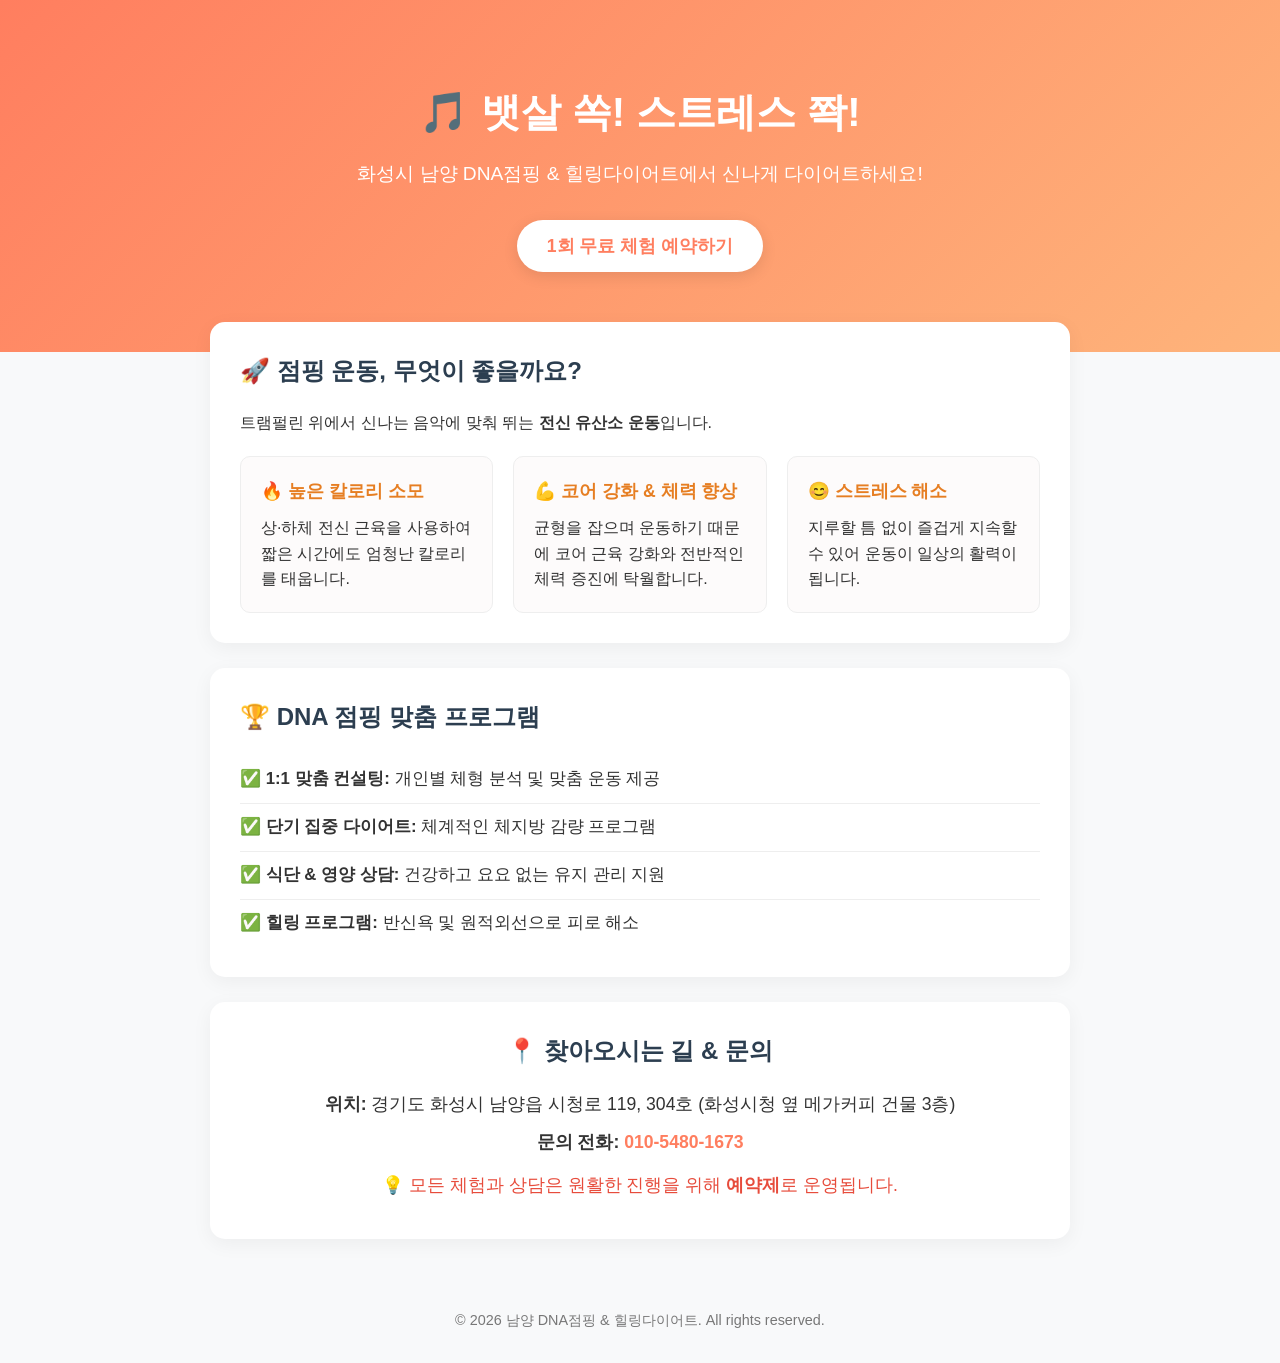
==== homepage/index.html @ 9269240d "웹페이지 소스코드 업로드" ====
<!DOCTYPE html>
<html lang="ko">
<head>
  <meta charset="UTF-8">
  <meta name="viewport" content="width=device-width, initial-scale=1.0">
  <title>남양 DNA점핑 & 힐링다이어트</title>
  <link rel="stylesheet" href="style.css">
</head>
<body>

  <!-- 상단 네비게이션 / 헤더 -->
  <header class="hero">
    <div class="hero-content">
      <h1>🎵 뱃살 쏙! 스트레스 쫙!</h1>
      <p class="subtitle">화성시 남양 DNA점핑 & 힐링다이어트에서 신나게 다이어트하세요!</p>
      <a href="tel:010-5480-1673" class="cta-btn">1회 무료 체험 예약하기</a>
    </div>
  </header>

  <!-- 메인 소개 섹션 -->
  <main class="container">
    
    <!-- 점핑 운동 소개 -->
    <section class="card">
      <h2>🚀 점핑 운동, 무엇이 좋을까요?</h2>
      <p>트램펄린 위에서 신나는 음악에 맞춰 뛰는 <strong>전신 유산소 운동</strong>입니다.</p>
      <div class="features-grid">
        <div class="feature-item">
          <h3>🔥 높은 칼로리 소모</h3>
          <p>상·하체 전신 근육을 사용하여 짧은 시간에도 엄청난 칼로리를 태웁니다.</p>
        </div>
        <div class="feature-item">
          <h3>💪 코어 강화 & 체력 향상</h3>
          <p>균형을 잡으며 운동하기 때문에 코어 근육 강화와 전반적인 체력 증진에 탁월합니다.</p>
        </div>
        <div class="feature-item">
          <h3>😊 스트레스 해소</h3>
          <p>지루할 틈 없이 즐겁게 지속할 수 있어 운동이 일상의 활력이 됩니다.</p>
        </div>
      </div>
    </section>

    <!-- 프로그램 안내 -->
    <section class="card bg-light">
      <h2>🏆 DNA 점핑 맞춤 프로그램</h2>
      <ul class="program-list">
        <li>✅ <strong>1:1 맞춤 컨설팅:</strong> 개인별 체형 분석 및 맞춤 운동 제공</li>
        <li>✅ <strong>단기 집중 다이어트:</strong> 체계적인 체지방 감량 프로그램</li>
        <li>✅ <strong>식단 & 영양 상담:</strong> 건강하고 요요 없는 유지 관리 지원</li>
        <li>✅ <strong>힐링 프로그램:</strong> 반신욕 및 원적외선으로 피로 해소</li>
      </ul>
    </section>

    <!-- 오시는 길 및 안내 -->
    <section class="card contact-card">
      <h2>📍 찾아오시는 길 & 문의</h2>
      <p><strong>위치:</strong> 경기도 화성시 남양읍 시청로 119, 304호 (화성시청 옆 메가커피 건물 3층)</p>
      <p><strong>문의 전화:</strong> <a href="tel:010-5480-1673">010-5480-1673</a></p>
      <p class="notice">💡 모든 체험과 상담은 원활한 진행을 위해 <strong>예약제</strong>로 운영됩니다.</p>
    </section>

  </main>

  <!-- 푸터 -->
  <footer>
    <p>&copy; 2026 남양 DNA점핑 & 힐링다이어트. All rights reserved.</p>
  </footer>

</body>
</html>
---- homepage/style.css ----
/* 기본 스타일 초기화 */
* {
  box-sizing: border-box;
  margin: 0;
  padding: 0;
}

body {
  font-family: 'Apple SD Gothic Neo', 'Malgun Gothic', sans-serif;
  line-height: 1.6;
  color: #333;
  background-color: #f8f9fa;
}

/* 상단 히어로 섹션 */
.hero {
  background: linear-gradient(135deg, #ff7e5f, #feb47b);
  color: white;
  text-align: center;
  padding: 80px 20px;
}

.hero h1 {
  font-size: 2.5rem;
  margin-bottom: 15px;
}

.subtitle {
  font-size: 1.2rem;
  margin-bottom: 30px;
}

.cta-btn {
  display: inline-block;
  background-color: white;
  color: #ff7e5f;
  padding: 12px 30px;
  font-size: 1.1rem;
  font-weight: bold;
  border-radius: 30px;
  text-decoration: none;
  box-shadow: 0 4px 15px rgba(0,0,0,0.1);
  transition: transform 0.2s;
}

.cta-btn:hover {
  transform: translateY(-2px);
}

/* 메인 레이아웃 컨테이너 */
.container {
  max-width: 900px;
  margin: -30px auto 40px auto;
  padding: 0 20px;
}

/* 카드 박스 디자인 */
.card {
  background: white;
  padding: 30px;
  border-radius: 15px;
  box-shadow: 0 5px 20px rgba(0,0,0,0.05);
  margin-bottom: 25px;
}

.card h2 {
  color: #2c3e50;
  margin-bottom: 20px;
  font-size: 1.5rem;
}

/* 특징 그리드 레이아웃 */
.features-grid {
  display: grid;
  grid-template-columns: repeat(auto-fit, minmax(240px, 1fr));
  gap: 20px;
  margin-top: 20px;
}

.feature-item {
  background: #fdfbfb;
  border: 1px solid #eee;
  padding: 20px;
  border-radius: 10px;
}

.feature-item h3 {
  font-size: 1.1rem;
  color: #e67e22;
  margin-bottom: 10px;
}

/* 프로그램 목록 */
.program-list {
  list-style: none;
}

.program-list li {
  padding: 10px 0;
  border-bottom: 1px solid #eee;
  font-size: 1.05rem;
}

.program-list li:last-child {
  border-bottom: none;
}

/* 연락처 카드 */
.contact-card {
  text-align: center;
}

.contact-card p {
  margin: 10px 0;
  font-size: 1.1rem;
}

.contact-card a {
  color: #ff7e5f;
  font-weight: bold;
  text-decoration: none;
}

.notice {
  color: #e74c3c;
  font-size: 0.95rem;
  margin-top: 15px !important;
}

/* 푸터 */
footer {
  text-align: center;
  padding: 30px;
  color: #777;
  font-size: 0.9rem;
}
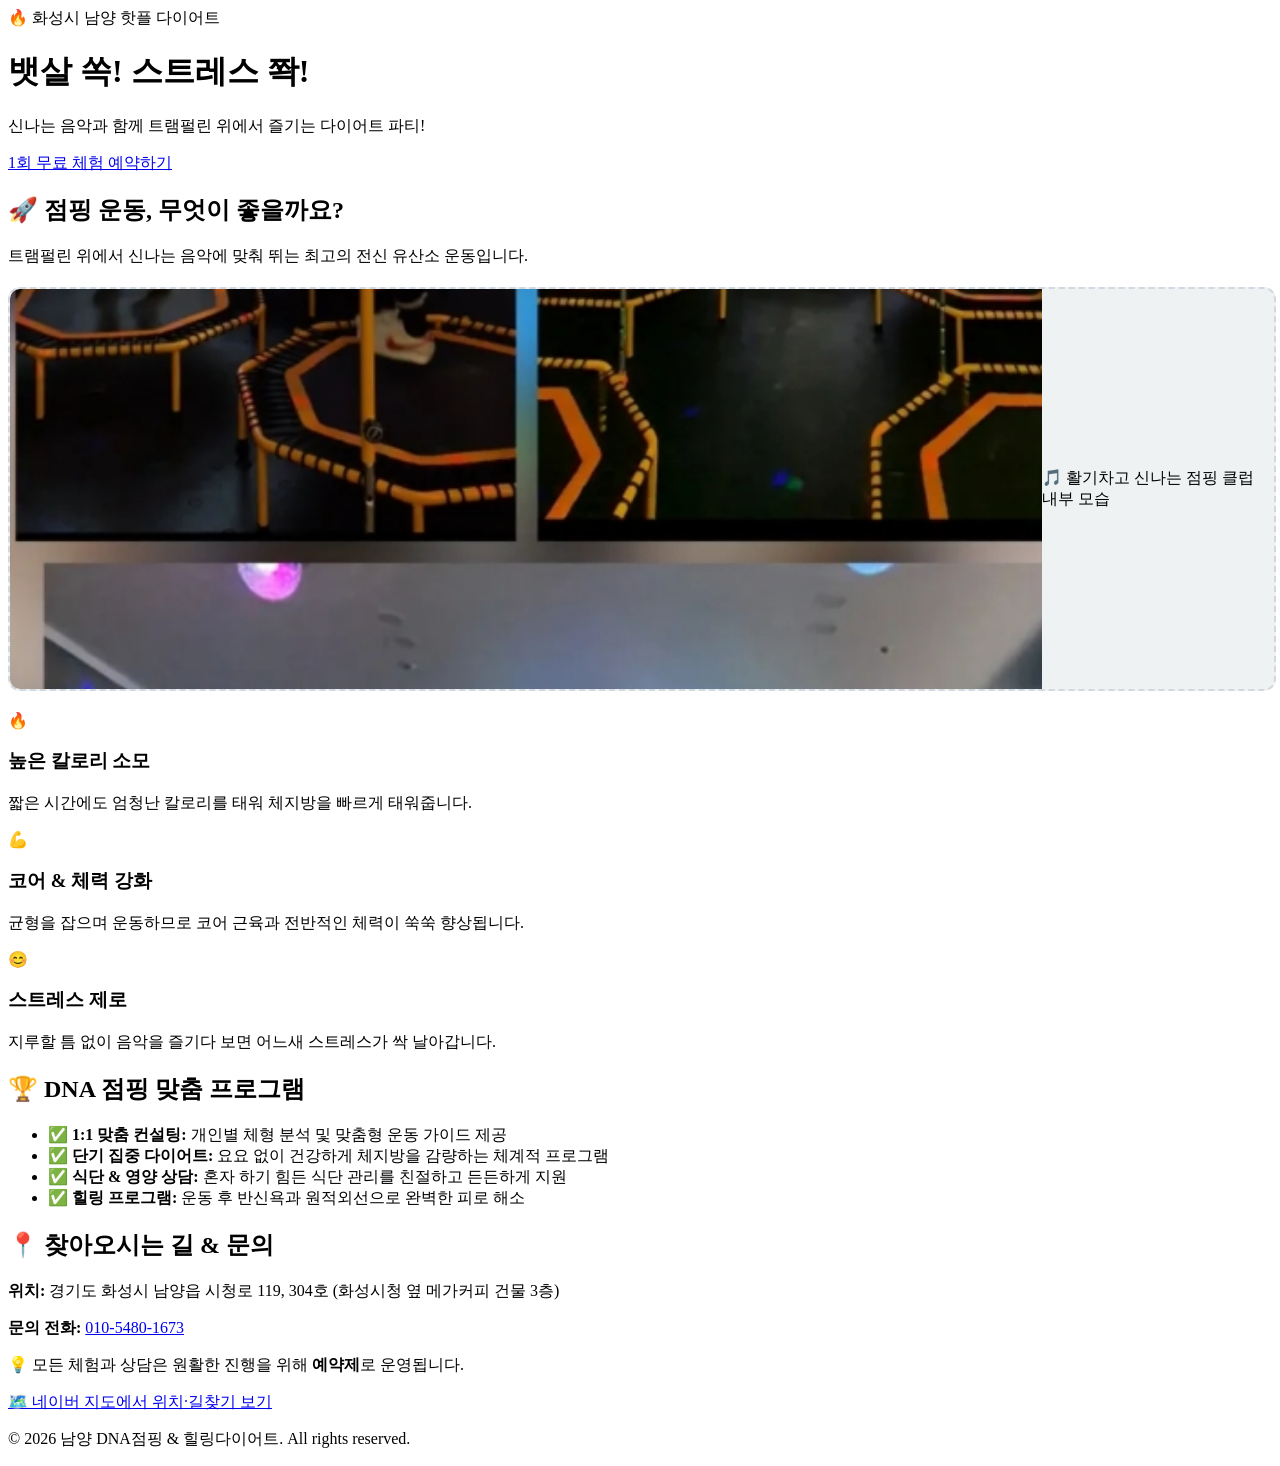
==== commit c23ec606: "Enhance homepage content and layout with updated hero section, improved descriptions, and new image " ====
--- a/homepage/index.html
+++ b/homepage/index.html
@@ -8,34 +8,49 @@
 </head>
 <body>
 
-  <!-- 상단 네비게이션 / 헤더 -->
+  <!-- 상단 히어로 섹션 -->
   <header class="hero">
     <div class="hero-content">
-      <h1>🎵 뱃살 쏙! 스트레스 쫙!</h1>
-      <p class="subtitle">화성시 남양 DNA점핑 & 힐링다이어트에서 신나게 다이어트하세요!</p>
+      <span class="badge">🔥 화성시 남양 핫플 다이어트</span>
+      <h1>뱃살 쏙! 스트레스 쫙!</h1>
+      <p class="subtitle">신나는 음악과 함께 트램펄린 위에서 즐기는 다이어트 파티!</p>
       <a href="tel:010-5480-1673" class="cta-btn">1회 무료 체험 예약하기</a>
     </div>
   </header>
 
-  <!-- 메인 소개 섹션 -->
+  <!-- 메인 컨텐츠 영역 -->
   <main class="container">
     
     <!-- 점핑 운동 소개 -->
     <section class="card">
-      <h2>🚀 점핑 운동, 무엇이 좋을까요?</h2>
-      <p>트램펄린 위에서 신나는 음악에 맞춰 뛰는 <strong>전신 유산소 운동</strong>입니다.</p>
+      <div class="card-header-flex">
+        <div>
+          <h2>🚀 점핑 운동, 무엇이 좋을까요?</h2>
+          <p class="section-desc">트램펄린 위에서 신나는 음악에 맞춰 뛰는 최고의 전신 유산소 운동입니다.</p>
+        </div>
+      </div>
+      
+      <!-- 운동 소개 사진 영역 -->
+      <div class="image-box">
+        <img src="images/jumping.jpg" alt="점핑 운동 분위기" onerror="this.style.display='none'">
+        <p class="img-placeholder-text">🎵 활기차고 신나는 점핑 클럽 내부 모습</p>
+      </div>
+
       <div class="features-grid">
         <div class="feature-item">
-          <h3>🔥 높은 칼로리 소모</h3>
-          <p>상·하체 전신 근육을 사용하여 짧은 시간에도 엄청난 칼로리를 태웁니다.</p>
+          <div class="icon">🔥</div>
+          <h3>높은 칼로리 소모</h3>
+          <p>짧은 시간에도 엄청난 칼로리를 태워 체지방을 빠르게 태워줍니다.</p>
         </div>
         <div class="feature-item">
-          <h3>💪 코어 강화 & 체력 향상</h3>
-          <p>균형을 잡으며 운동하기 때문에 코어 근육 강화와 전반적인 체력 증진에 탁월합니다.</p>
+          <div class="icon">💪</div>
+          <h3>코어 & 체력 강화</h3>
+          <p>균형을 잡으며 운동하므로 코어 근육과 전반적인 체력이 쑥쑥 향상됩니다.</p>
         </div>
         <div class="feature-item">
-          <h3>😊 스트레스 해소</h3>
-          <p>지루할 틈 없이 즐겁게 지속할 수 있어 운동이 일상의 활력이 됩니다.</p>
+          <div class="icon">😊</div>
+          <h3>스트레스 제로</h3>
+          <p>지루할 틈 없이 음악을 즐기다 보면 어느새 스트레스가 싹 날아갑니다.</p>
         </div>
       </div>
     </section>
@@ -44,19 +59,28 @@
     <section class="card bg-light">
       <h2>🏆 DNA 점핑 맞춤 프로그램</h2>
       <ul class="program-list">
-        <li>✅ <strong>1:1 맞춤 컨설팅:</strong> 개인별 체형 분석 및 맞춤 운동 제공</li>
-        <li>✅ <strong>단기 집중 다이어트:</strong> 체계적인 체지방 감량 프로그램</li>
-        <li>✅ <strong>식단 & 영양 상담:</strong> 건강하고 요요 없는 유지 관리 지원</li>
-        <li>✅ <strong>힐링 프로그램:</strong> 반신욕 및 원적외선으로 피로 해소</li>
+        <li><span>✅</span> <strong>1:1 맞춤 컨설팅:</strong> 개인별 체형 분석 및 맞춤형 운동 가이드 제공</li>
+        <li><span>✅</span> <strong>단기 집중 다이어트:</strong> 요요 없이 건강하게 체지방을 감량하는 체계적 프로그램</li>
+        <li><span>✅</span> <strong>식단 & 영양 상담:</strong> 혼자 하기 힘든 식단 관리를 친절하고 든든하게 지원</li>
+        <li><span>✅</span> <strong>힐링 프로그램:</strong> 운동 후 반신욕과 원적외선으로 완벽한 피로 해소</li>
       </ul>
     </section>
 
     <!-- 오시는 길 및 안내 -->
     <section class="card contact-card">
       <h2>📍 찾아오시는 길 & 문의</h2>
-      <p><strong>위치:</strong> 경기도 화성시 남양읍 시청로 119, 304호 (화성시청 옆 메가커피 건물 3층)</p>
-      <p><strong>문의 전화:</strong> <a href="tel:010-5480-1673">010-5480-1673</a></p>
-      <p class="notice">💡 모든 체험과 상담은 원활한 진행을 위해 <strong>예약제</strong>로 운영됩니다.</p>
+      <div class="info-box">
+        <p><strong>위치:</strong> 경기도 화성시 남양읍 시청로 119, 304호 (화성시청 옆 메가커피 건물 3층)</p>
+        <p><strong>문의 전화:</strong> <a href="tel:010-5480-1673" class="phone-link">010-5480-1673</a></p>
+        <p class="notice">💡 모든 체험과 상담은 원활한 진행을 위해 <strong>예약제</strong>로 운영됩니다.</p>
+      </div>
+
+      <!-- 네이버 지도 바로가기 버튼 (수정된 링크 적용) -->
+      <div class="map-btn-area">
+        <a href="https://naver.me/qeb8gxz5" target="_blank" class="naver-map-btn">
+          🗺️ 네이버 지도에서 위치·길찾기 보기
+        </a>
+      </div>
     </section>
 
   </main>
--- a/homepage/style.css
+++ b/homepage/style.css
@@ -1,136 +1,20 @@
-/* 기본 스타일 초기화 */
-* {
-  box-sizing: border-box;
-  margin: 0;
-  padding: 0;
+/* 이미지 박스 디자인 수정 */
+.image-box {
+  width: 100%;
+  max-height: 400px; /* PC에서 너무 길어지지 않게 최대 높이 지정 */
+  background: #eef2f3;
+  border-radius: 12px;
+  margin: 20px 0;
+  overflow: hidden;
+  display: flex;
+  align-items: center;
+  justify-content: center;
+  border: 2px dashed #d1d8e0;
 }
 
-body {
-  font-family: 'Apple SD Gothic Neo', 'Malgun Gothic', sans-serif;
-  line-height: 1.6;
-  color: #333;
-  background-color: #f8f9fa;
-}
-
-/* 상단 히어로 섹션 */
-.hero {
-  background: linear-gradient(135deg, #ff7e5f, #feb47b);
-  color: white;
-  text-align: center;
-  padding: 80px 20px;
-}
-
-.hero h1 {
-  font-size: 2.5rem;
-  margin-bottom: 15px;
-}
-
-.subtitle {
-  font-size: 1.2rem;
-  margin-bottom: 30px;
-}
-
-.cta-btn {
-  display: inline-block;
-  background-color: white;
-  color: #ff7e5f;
-  padding: 12px 30px;
-  font-size: 1.1rem;
-  font-weight: bold;
-  border-radius: 30px;
-  text-decoration: none;
-  box-shadow: 0 4px 15px rgba(0,0,0,0.1);
-  transition: transform 0.2s;
-}
-
-.cta-btn:hover {
-  transform: translateY(-2px);
-}
-
-/* 메인 레이아웃 컨테이너 */
-.container {
-  max-width: 900px;
-  margin: -30px auto 40px auto;
-  padding: 0 20px;
-}
-
-/* 카드 박스 디자인 */
-.card {
-  background: white;
-  padding: 30px;
-  border-radius: 15px;
-  box-shadow: 0 5px 20px rgba(0,0,0,0.05);
-  margin-bottom: 25px;
-}
-
-.card h2 {
-  color: #2c3e50;
-  margin-bottom: 20px;
-  font-size: 1.5rem;
-}
-
-/* 특징 그리드 레이아웃 */
-.features-grid {
-  display: grid;
-  grid-template-columns: repeat(auto-fit, minmax(240px, 1fr));
-  gap: 20px;
-  margin-top: 20px;
-}
-
-.feature-item {
-  background: #fdfbfb;
-  border: 1px solid #eee;
-  padding: 20px;
-  border-radius: 10px;
-}
-
-.feature-item h3 {
-  font-size: 1.1rem;
-  color: #e67e22;
-  margin-bottom: 10px;
-}
-
-/* 프로그램 목록 */
-.program-list {
-  list-style: none;
-}
-
-.program-list li {
-  padding: 10px 0;
-  border-bottom: 1px solid #eee;
-  font-size: 1.05rem;
-}
-
-.program-list li:last-child {
-  border-bottom: none;
-}
-
-/* 연락처 카드 */
-.contact-card {
-  text-align: center;
-}
-
-.contact-card p {
-  margin: 10px 0;
-  font-size: 1.1rem;
-}
-
-.contact-card a {
-  color: #ff7e5f;
-  font-weight: bold;
-  text-decoration: none;
-}
-
-.notice {
-  color: #e74c3c;
-  font-size: 0.95rem;
-  margin-top: 15px !important;
-}
-
-/* 푸터 */
-footer {
-  text-align: center;
-  padding: 30px;
-  color: #777;
-  font-size: 0.9rem;
+.image-box img {
+  width: 100%;
+  height: auto; /* 비율을 유지하면서 자동으로 크기 조절 */
+  display: block;
+  object-fit: contain; /* 사진이 짤리지 않고 전체가 다 보이도록 설정 */
 }
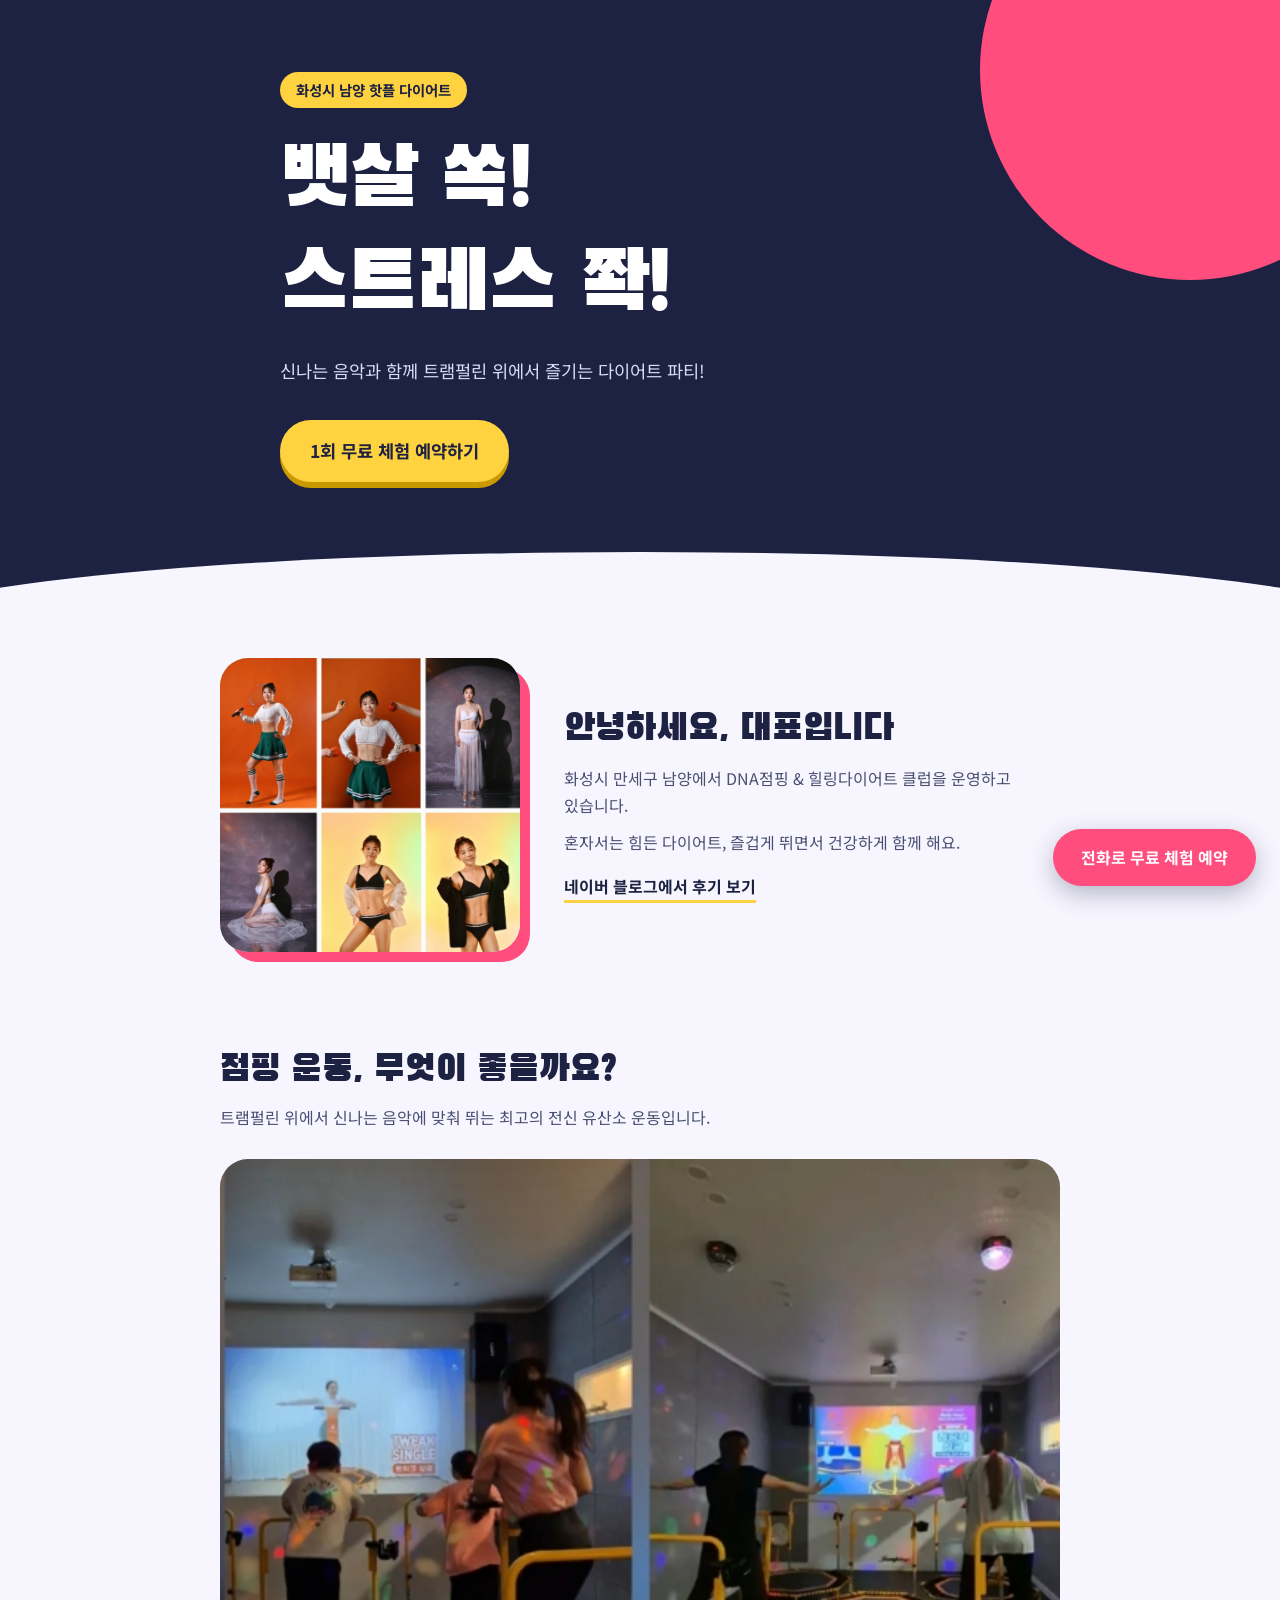
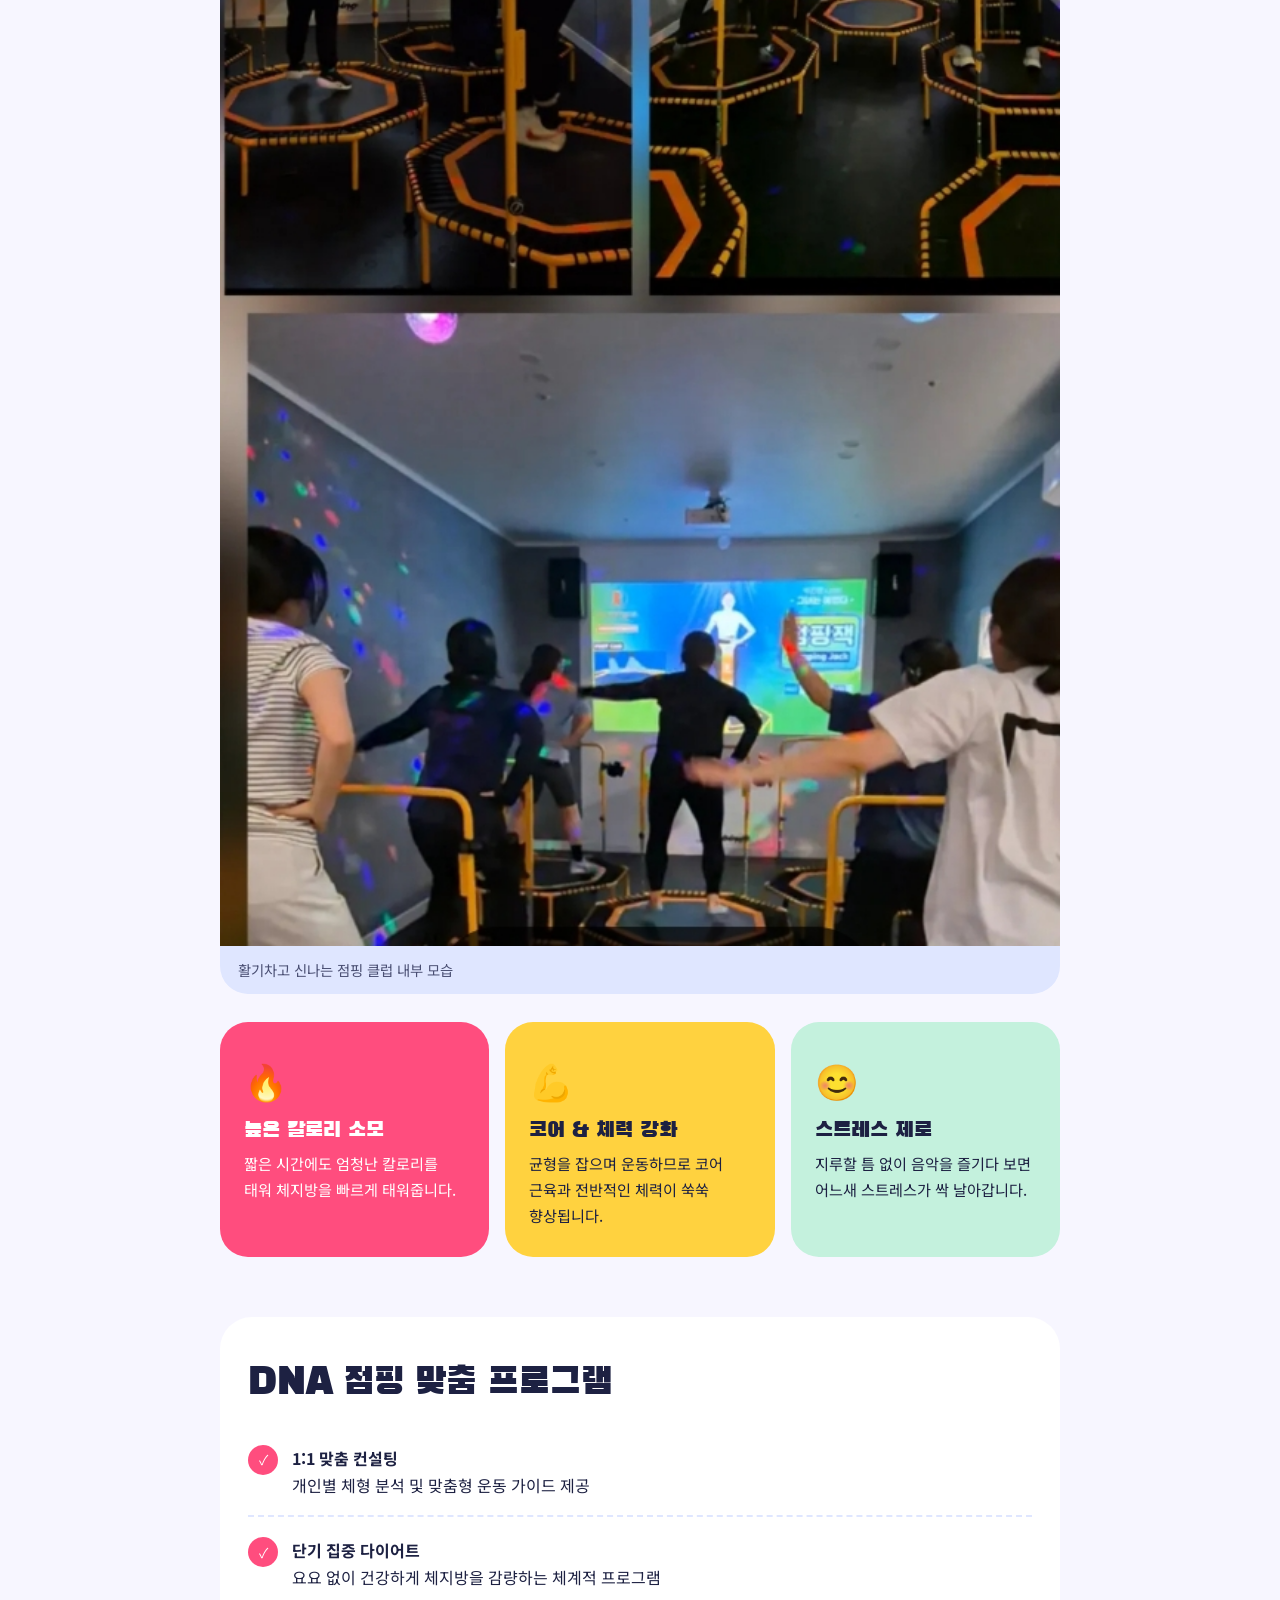
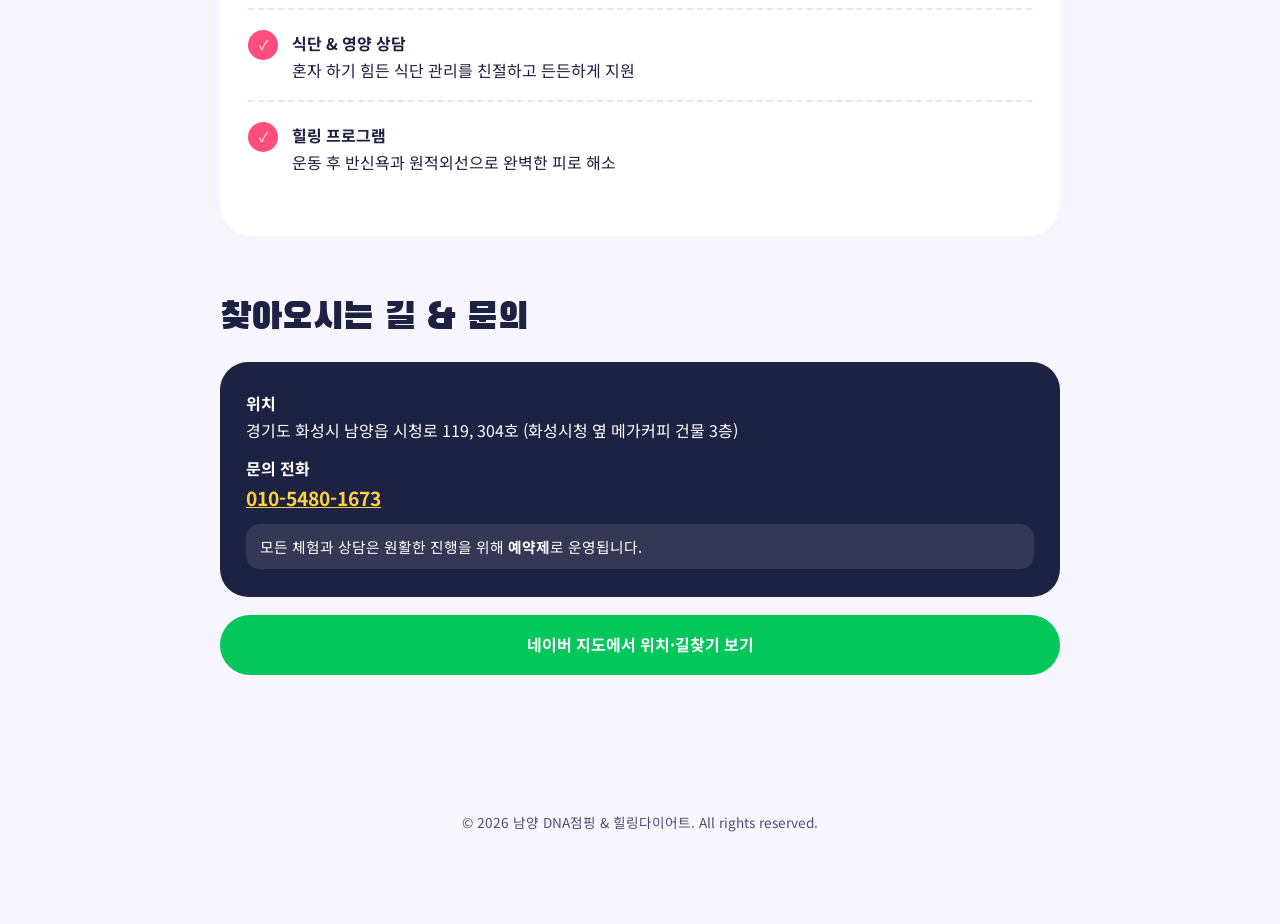
==== commit 871c579b: "Add new images and enhance homepage layout with updated sections and styles" ====
--- a/homepage/index.html
+++ b/homepage/index.html
@@ -8,32 +8,36 @@
 </head>
 <body>
 
-  <!-- 상단 히어로 섹션 -->
   <header class="hero">
     <div class="hero-content">
-      <span class="badge">🔥 화성시 남양 핫플 다이어트</span>
-      <h1>뱃살 쏙! 스트레스 쫙!</h1>
+      <span class="badge">화성시 남양 핫플 다이어트</span>
+      <h1>뱃살 쏙!<br>스트레스 쫙!</h1>
       <p class="subtitle">신나는 음악과 함께 트램펄린 위에서 즐기는 다이어트 파티!</p>
       <a href="tel:010-5480-1673" class="cta-btn">1회 무료 체험 예약하기</a>
     </div>
   </header>
 
-  <!-- 메인 컨텐츠 영역 -->
   <main class="container">
-    
-    <!-- 점핑 운동 소개 -->
+
+    <section class="card owner">
+      <div class="owner-photo">
+        <img src="images/jumping2.jpg" alt="DNA점핑 & 힐링다이어트 대표" onerror="this.parentElement.style.display='none'">
+      </div>
+      <div class="owner-text">
+        <h2>안녕하세요, 대표입니다</h2>
+        <p>화성시 만세구 남양에서 DNA점핑 & 힐링다이어트 클럽을 운영하고 있습니다.</p>
+        <p>혼자서는 힘든 다이어트, 즐겁게 뛰면서 건강하게 함께 해요.</p>
+        <a href="https://blog.naver.com/cycygygy" target="_blank" rel="noopener" class="blog-link">네이버 블로그에서 후기 보기</a>
+      </div>
+    </section>
+
     <section class="card">
-      <div class="card-header-flex">
-        <div>
-          <h2>🚀 점핑 운동, 무엇이 좋을까요?</h2>
-          <p class="section-desc">트램펄린 위에서 신나는 음악에 맞춰 뛰는 최고의 전신 유산소 운동입니다.</p>
-        </div>
-      </div>
-      
-      <!-- 운동 소개 사진 영역 -->
+      <h2>점핑 운동, 무엇이 좋을까요?</h2>
+      <p class="section-desc">트램펄린 위에서 신나는 음악에 맞춰 뛰는 최고의 전신 유산소 운동입니다.</p>
+
       <div class="image-box">
-        <img src="images/jumping.jpg" alt="점핑 운동 분위기" onerror="this.style.display='none'">
-        <p class="img-placeholder-text">🎵 활기차고 신나는 점핑 클럽 내부 모습</p>
+        <img src="images/jumping.jpg" alt="점핑 운동 분위기" onerror="this.parentElement.style.display='none'">
+        <p class="img-placeholder-text">활기차고 신나는 점핑 클럽 내부 모습</p>
       </div>
 
       <div class="features-grid">
@@ -55,40 +59,37 @@
       </div>
     </section>
 
-    <!-- 프로그램 안내 -->
     <section class="card bg-light">
-      <h2>🏆 DNA 점핑 맞춤 프로그램</h2>
+      <h2>DNA 점핑 맞춤 프로그램</h2>
       <ul class="program-list">
-        <li><span>✅</span> <strong>1:1 맞춤 컨설팅:</strong> 개인별 체형 분석 및 맞춤형 운동 가이드 제공</li>
-        <li><span>✅</span> <strong>단기 집중 다이어트:</strong> 요요 없이 건강하게 체지방을 감량하는 체계적 프로그램</li>
-        <li><span>✅</span> <strong>식단 & 영양 상담:</strong> 혼자 하기 힘든 식단 관리를 친절하고 든든하게 지원</li>
-        <li><span>✅</span> <strong>힐링 프로그램:</strong> 운동 후 반신욕과 원적외선으로 완벽한 피로 해소</li>
+        <li><span>✓</span> <div><strong>1:1 맞춤 컨설팅</strong><br>개인별 체형 분석 및 맞춤형 운동 가이드 제공</div></li>
+        <li><span>✓</span> <div><strong>단기 집중 다이어트</strong><br>요요 없이 건강하게 체지방을 감량하는 체계적 프로그램</div></li>
+        <li><span>✓</span> <div><strong>식단 & 영양 상담</strong><br>혼자 하기 힘든 식단 관리를 친절하고 든든하게 지원</div></li>
+        <li><span>✓</span> <div><strong>힐링 프로그램</strong><br>운동 후 반신욕과 원적외선으로 완벽한 피로 해소</div></li>
       </ul>
     </section>
 
-    <!-- 오시는 길 및 안내 -->
     <section class="card contact-card">
-      <h2>📍 찾아오시는 길 & 문의</h2>
+      <h2>찾아오시는 길 & 문의</h2>
       <div class="info-box">
-        <p><strong>위치:</strong> 경기도 화성시 남양읍 시청로 119, 304호 (화성시청 옆 메가커피 건물 3층)</p>
-        <p><strong>문의 전화:</strong> <a href="tel:010-5480-1673" class="phone-link">010-5480-1673</a></p>
-        <p class="notice">💡 모든 체험과 상담은 원활한 진행을 위해 <strong>예약제</strong>로 운영됩니다.</p>
+        <p><strong>위치</strong><br>경기도 화성시 남양읍 시청로 119, 304호 (화성시청 옆 메가커피 건물 3층)</p>
+        <p><strong>문의 전화</strong><br><a href="tel:010-5480-1673" class="phone-link">010-5480-1673</a></p>
+        <p class="notice">모든 체험과 상담은 원활한 진행을 위해 <strong>예약제</strong>로 운영됩니다.</p>
       </div>
-
-      <!-- 네이버 지도 바로가기 버튼 (수정된 링크 적용) -->
       <div class="map-btn-area">
-        <a href="https://naver.me/qeb8gxz5" target="_blank" class="naver-map-btn">
-          🗺️ 네이버 지도에서 위치·길찾기 보기
+        <a href="https://map.naver.com/p/search/%EB%82%A8%EC%96%91DNA%EC%A0%90%ED%95%91" target="_blank" rel="noopener" class="naver-map-btn">
+          네이버 지도에서 위치·길찾기 보기
         </a>
       </div>
     </section>
 
   </main>
 
-  <!-- 푸터 -->
   <footer>
     <p>&copy; 2026 남양 DNA점핑 & 힐링다이어트. All rights reserved.</p>
   </footer>
 
+  <a href="tel:010-5480-1673" class="call-fab">전화로 무료 체험 예약</a>
+
 </body>
 </html>
--- a/homepage/style.css
+++ b/homepage/style.css
@@ -1,20 +1,199 @@
-/* 이미지 박스 디자인 수정 */
-.image-box {
-  width: 100%;
-  max-height: 400px; /* PC에서 너무 길어지지 않게 최대 높이 지정 */
-  background: #eef2f3;
-  border-radius: 12px;
-  margin: 20px 0;
-  overflow: hidden;
-  display: flex;
-  align-items: center;
-  justify-content: center;
-  border: 2px dashed #d1d8e0;
+@import url('https://fonts.googleapis.com/css2?family=Black+Han+Sans&family=Noto+Sans+KR:wght@400;500;700&display=swap');
+
+:root {
+  --ink: #1d2142;
+  --ink-soft: #4a4f73;
+  --pink: #ff4d7e;
+  --sun: #ffd23f;
+  --mint: #c4f1dd;
+  --sky: #dfe6ff;
+  --paper: #f7f6ff;
+  --white: #ffffff;
 }
 
-.image-box img {
-  width: 100%;
-  height: auto; /* 비율을 유지하면서 자동으로 크기 조절 */
+* { box-sizing: border-box; margin: 0; padding: 0; }
+html { scroll-behavior: smooth; }
+
+body {
+  font-family: 'Noto Sans KR', sans-serif;
+  color: var(--ink);
+  background: var(--paper);
+  line-height: 1.7;
+  word-break: keep-all;
+  padding-bottom: env(safe-area-inset-bottom, 0);
+}
+
+a { color: inherit; }
+a:focus-visible { outline: 3px solid var(--sun); outline-offset: 3px; }
+
+h1, h2, h3 { font-family: 'Black Han Sans', 'Noto Sans KR', sans-serif; font-weight: 400; line-height: 1.25; }
+
+/* ---------- 히어로 ---------- */
+.hero {
+  position: relative;
+  overflow: hidden;
+  background: var(--ink);
+  color: var(--white);
+  padding: 72px 24px 140px;
+}
+.hero::before {            /* 핑크 해 */
+  content: "";
+  position: absolute;
+  width: 420px; height: 420px;
+  right: -120px; top: -140px;
+  border-radius: 50%;
+  background: var(--pink);
+}
+.hero::after {             /* 하단 곡선: 트램펄린 매트 */
+  content: "";
+  position: absolute;
+  left: -10%; right: -10%; bottom: -90px;
+  height: 160px;
+  border-radius: 50%;
+  background: var(--paper);
+}
+.hero-content { position: relative; z-index: 1; max-width: 720px; margin: 0 auto; }
+
+.badge {
+  display: inline-block;
+  background: var(--sun);
+  color: var(--ink);
+  font-weight: 700;
+  font-size: 0.9rem;
+  padding: 6px 16px;
+  border-radius: 999px;
+  margin-bottom: 22px;
+}
+.hero h1 {
+  font-size: clamp(2.8rem, 11vw, 5.2rem);
+  letter-spacing: -0.02em;
+  margin-bottom: 18px;
+}
+.subtitle {
+  font-size: 1.1rem;
+  max-width: 28em;
+  color: #d9dcf5;
+  margin-bottom: 34px;
+}
+.cta-btn {
+  display: inline-block;
+  background: var(--sun);
+  color: var(--ink);
+  font-weight: 700;
+  font-size: 1.1rem;
+  text-decoration: none;
+  padding: 16px 30px;
+  border-radius: 999px;
+  box-shadow: 0 6px 0 #c99a00;
+  transition: transform .15s, box-shadow .15s;
+}
+.cta-btn:hover { transform: translateY(3px); box-shadow: 0 3px 0 #c99a00; }
+.cta-btn:active { transform: translateY(6px); box-shadow: 0 0 0 #c99a00; }
+
+/* ---------- 본문 공통 ---------- */
+.container { max-width: 880px; margin: 0 auto; padding: 0 20px 60px; }
+.card { padding: 48px 0; }
+.card h2 { font-size: clamp(1.7rem, 6vw, 2.3rem); margin-bottom: 10px; }
+.section-desc { color: var(--ink-soft); max-width: 32em; margin-bottom: 28px; }
+
+/* 사진 */
+.image-box {
+  border-radius: 28px;
+  overflow: hidden;
+  background: var(--sky);
+  margin-bottom: 28px;
+  min-height: 120px;
+}
+.image-box img { display: block; width: 100%; height: auto; }
+.img-placeholder-text { padding: 12px 18px; font-size: .9rem; color: var(--ink-soft); }
+
+/* 대표 인사 */
+.owner { display: grid; gap: 24px; align-items: center; grid-template-columns: 1fr; padding-top: 36px; }
+.owner-photo { border-radius: 28px; overflow: hidden; background: var(--sky); box-shadow: 10px 10px 0 var(--pink); max-width: 340px; margin: 0 auto 10px; }
+.owner-photo img { display: block; width: 100%; height: auto; }
+.owner-text h2 { margin-bottom: 12px; }
+.owner-text p { color: var(--ink-soft); }
+.owner-text p + p { margin-top: 10px; }
+.blog-link { display: inline-block; margin-top: 16px; font-weight: 700; color: var(--ink); border-bottom: 3px solid var(--sun); text-decoration: none; }
+@media (min-width: 720px) { .owner { grid-template-columns: 300px 1fr; gap: 44px; } .owner-photo { margin: 0; } }
+
+/* 장점 3개: 색을 달리해 리듬감 */
+.features-grid { display: grid; gap: 16px; grid-template-columns: repeat(auto-fit, minmax(240px, 1fr)); }
+.feature-item { padding: 28px 24px; border-radius: 28px; }
+.feature-item:nth-child(1) { background: var(--pink); color: var(--white); }
+.feature-item:nth-child(2) { background: var(--sun); }
+.feature-item:nth-child(3) { background: var(--mint); }
+.feature-item .icon { font-size: 2.2rem; margin-bottom: 8px; }
+.feature-item h3 { font-size: 1.35rem; margin-bottom: 6px; }
+.feature-item p { font-size: .95rem; }
+
+/* 프로그램 */
+.bg-light {
+  background: var(--white);
+  border-radius: 32px;
+  padding: 44px 28px;
+  margin: 12px 0;
+}
+.program-list { list-style: none; display: grid; gap: 4px; margin-top: 22px; }
+.program-list li {
+  display: flex; gap: 14px;
+  padding: 16px 0;
+  border-bottom: 2px dashed var(--sky);
+}
+.program-list li:last-child { border-bottom: 0; }
+.program-list li span {
+  flex: none;
+  width: 30px; height: 30px;
+  display: grid; place-items: center;
+  background: var(--pink);
+  color: var(--white);
+  border-radius: 50%;
+  font-size: .85rem;
+}
+
+/* 오시는 길 */
+.info-box {
+  background: var(--ink);
+  color: var(--white);
+  border-radius: 28px;
+  padding: 28px 26px;
+  margin-top: 20px;
+}
+.info-box p + p { margin-top: 10px; }
+.phone-link { color: var(--sun); font-weight: 700; font-size: 1.2rem; }
+.notice { background: rgba(255,255,255,.1); padding: 10px 14px; border-radius: 14px; font-size: .92rem; }
+
+.map-btn-area { margin-top: 18px; }
+.naver-map-btn {
   display: block;
-  object-fit: contain; /* 사진이 짤리지 않고 전체가 다 보이도록 설정 */
-}+  text-align: center;
+  background: #03c75a;
+  color: var(--white);
+  font-weight: 700;
+  text-decoration: none;
+  padding: 16px;
+  border-radius: 999px;
+  transition: filter .15s;
+}
+.naver-map-btn:hover { filter: brightness(.93); }
+
+footer { text-align: center; color: var(--ink-soft); font-size: .85rem; padding: 28px 20px 96px; }
+
+/* 모바일 하단 고정 전화 버튼 */
+.call-fab {
+  position: fixed; left: 16px; right: 16px; bottom: calc(14px + env(safe-area-inset-bottom, 0));
+  z-index: 10;
+  text-align: center;
+  background: var(--pink);
+  color: var(--white);
+  font-weight: 700;
+  text-decoration: none;
+  padding: 15px;
+  border-radius: 999px;
+  box-shadow: 0 8px 24px rgba(29,33,66,.3);
+}
+@media (min-width: 720px) {
+  .call-fab { left: auto; right: 24px; width: auto; padding: 15px 28px; }
+  footer { padding-bottom: 90px; }
+}
+@media (prefers-reduced-motion: reduce) { * { transition: none !important; scroll-behavior: auto !important; } }
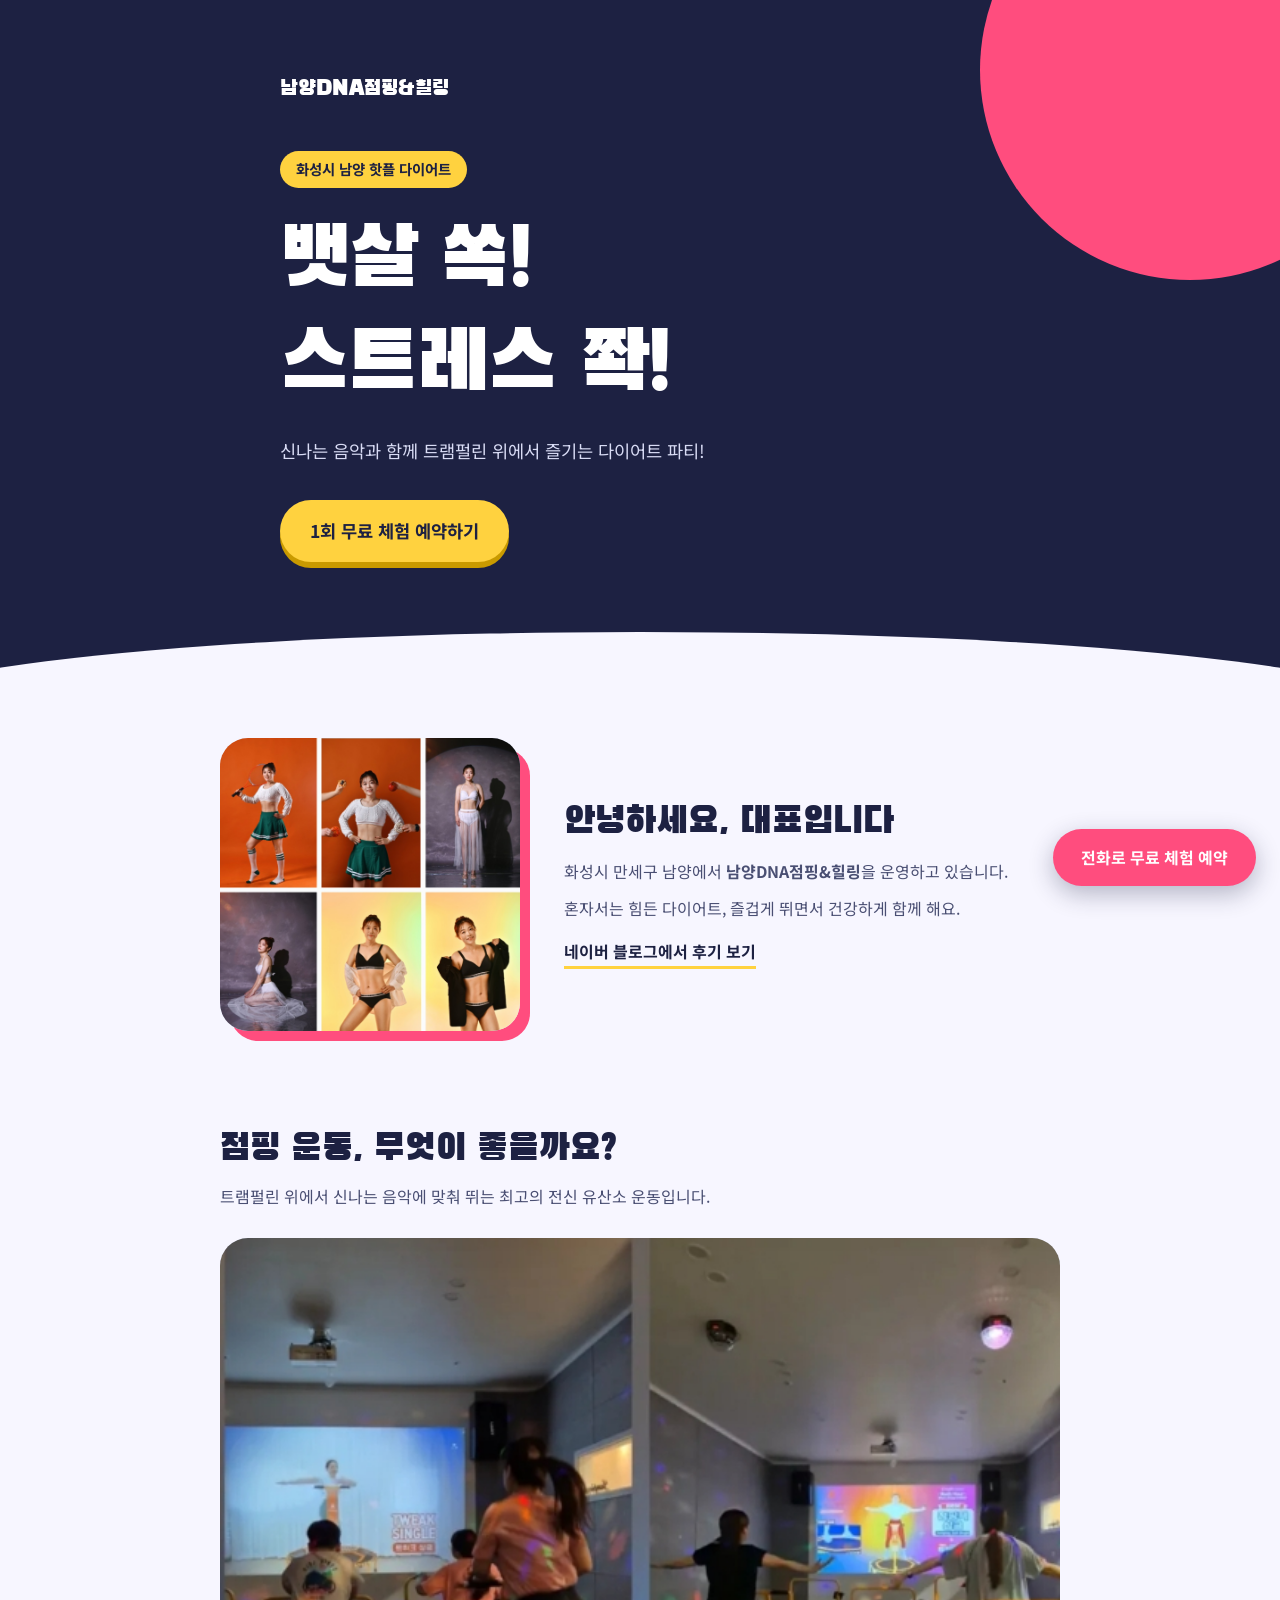
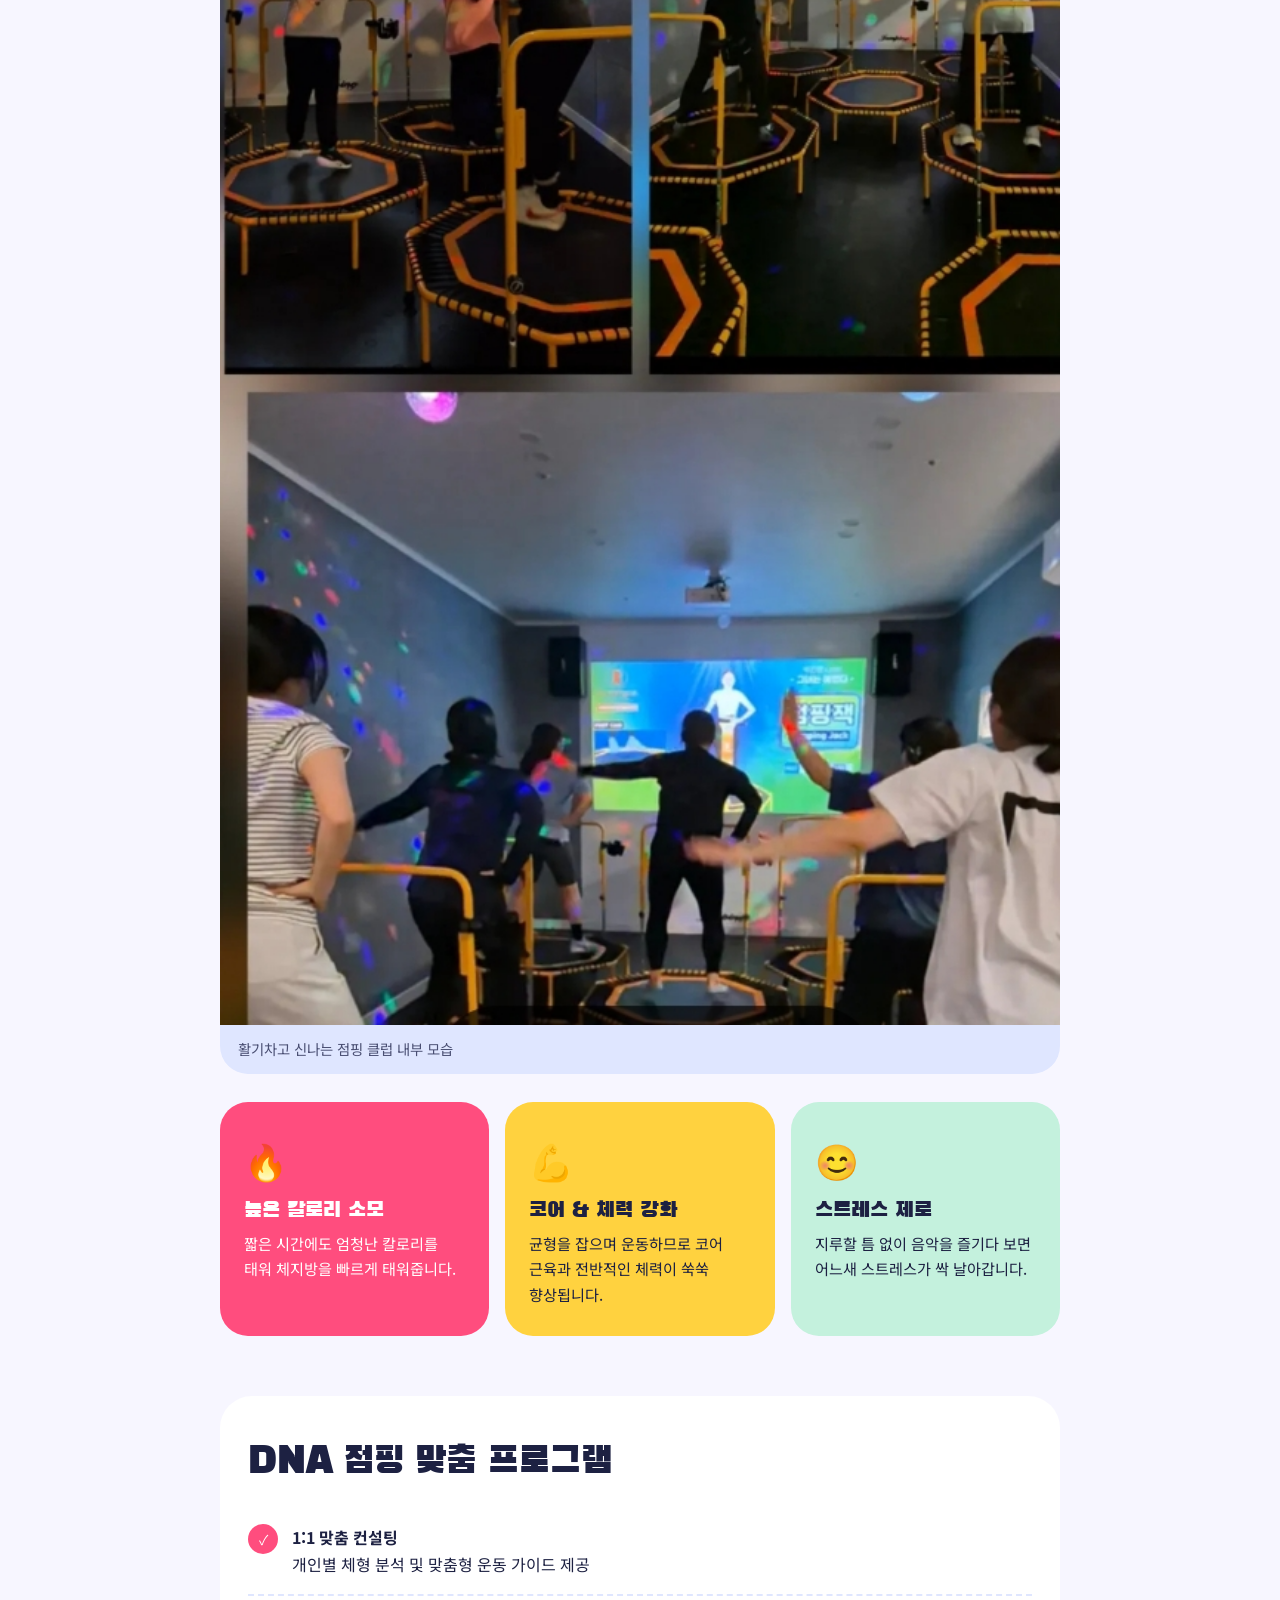
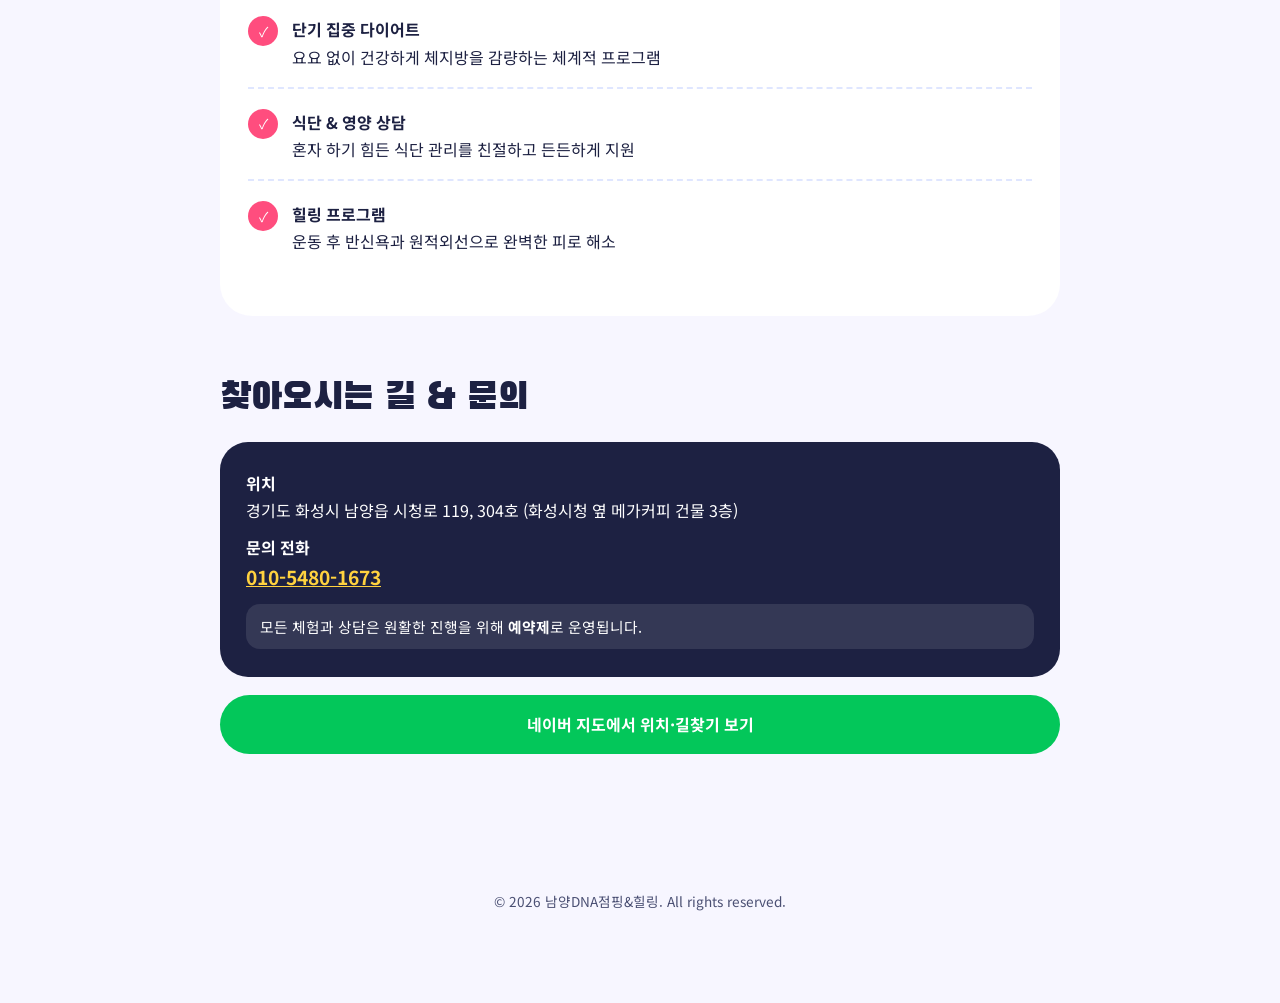
==== commit 943d86a8: "Update brand name and enhance styles in homepage layout" ====
--- a/homepage/index.html
+++ b/homepage/index.html
@@ -3,12 +3,13 @@
 <head>
   <meta charset="UTF-8">
   <meta name="viewport" content="width=device-width, initial-scale=1.0">
-  <title>남양 DNA점핑 & 힐링다이어트</title>
+  <title>남양DNA점핑&힐링</title>
   <link rel="stylesheet" href="style.css">
 </head>
 <body>
 
   <header class="hero">
+    <div class="brand">남양DNA점핑&amp;힐링</div>
     <div class="hero-content">
       <span class="badge">화성시 남양 핫플 다이어트</span>
       <h1>뱃살 쏙!<br>스트레스 쫙!</h1>
@@ -21,11 +22,11 @@
 
     <section class="card owner">
       <div class="owner-photo">
-        <img src="images/jumping2.jpg" alt="DNA점핑 & 힐링다이어트 대표" onerror="this.parentElement.style.display='none'">
+        <img src="images/jumping2.jpg" alt="남양DNA점핑&amp;힐링 대표" onerror="this.parentElement.style.display='none'">
       </div>
       <div class="owner-text">
         <h2>안녕하세요, 대표입니다</h2>
-        <p>화성시 만세구 남양에서 DNA점핑 & 힐링다이어트 클럽을 운영하고 있습니다.</p>
+        <p>화성시 만세구 남양에서 <strong>남양DNA점핑&amp;힐링</strong>을 운영하고 있습니다.</p>
         <p>혼자서는 힘든 다이어트, 즐겁게 뛰면서 건강하게 함께 해요.</p>
         <a href="https://blog.naver.com/cycygygy" target="_blank" rel="noopener" class="blog-link">네이버 블로그에서 후기 보기</a>
       </div>
@@ -86,7 +87,7 @@
   </main>
 
   <footer>
-    <p>&copy; 2026 남양 DNA점핑 & 힐링다이어트. All rights reserved.</p>
+    <p>&copy; 2026 남양DNA점핑&amp;힐링. All rights reserved.</p>
   </footer>
 
   <a href="tel:010-5480-1673" class="call-fab">전화로 무료 체험 예약</a>
--- a/homepage/style.css
+++ b/homepage/style.css
@@ -90,6 +90,14 @@
 .cta-btn:hover { transform: translateY(3px); box-shadow: 0 3px 0 #c99a00; }
 .cta-btn:active { transform: translateY(6px); box-shadow: 0 0 0 #c99a00; }
 
+.brand {
+  position: relative; z-index: 1;
+  max-width: 720px; margin: 0 auto 44px;
+  font-family: 'Black Han Sans', 'Noto Sans KR', sans-serif;
+  font-size: 1.3rem;
+  color: var(--white);
+}
+
 /* ---------- 본문 공통 ---------- */
 .container { max-width: 880px; margin: 0 auto; padding: 0 20px 60px; }
 .card { padding: 48px 0; }
